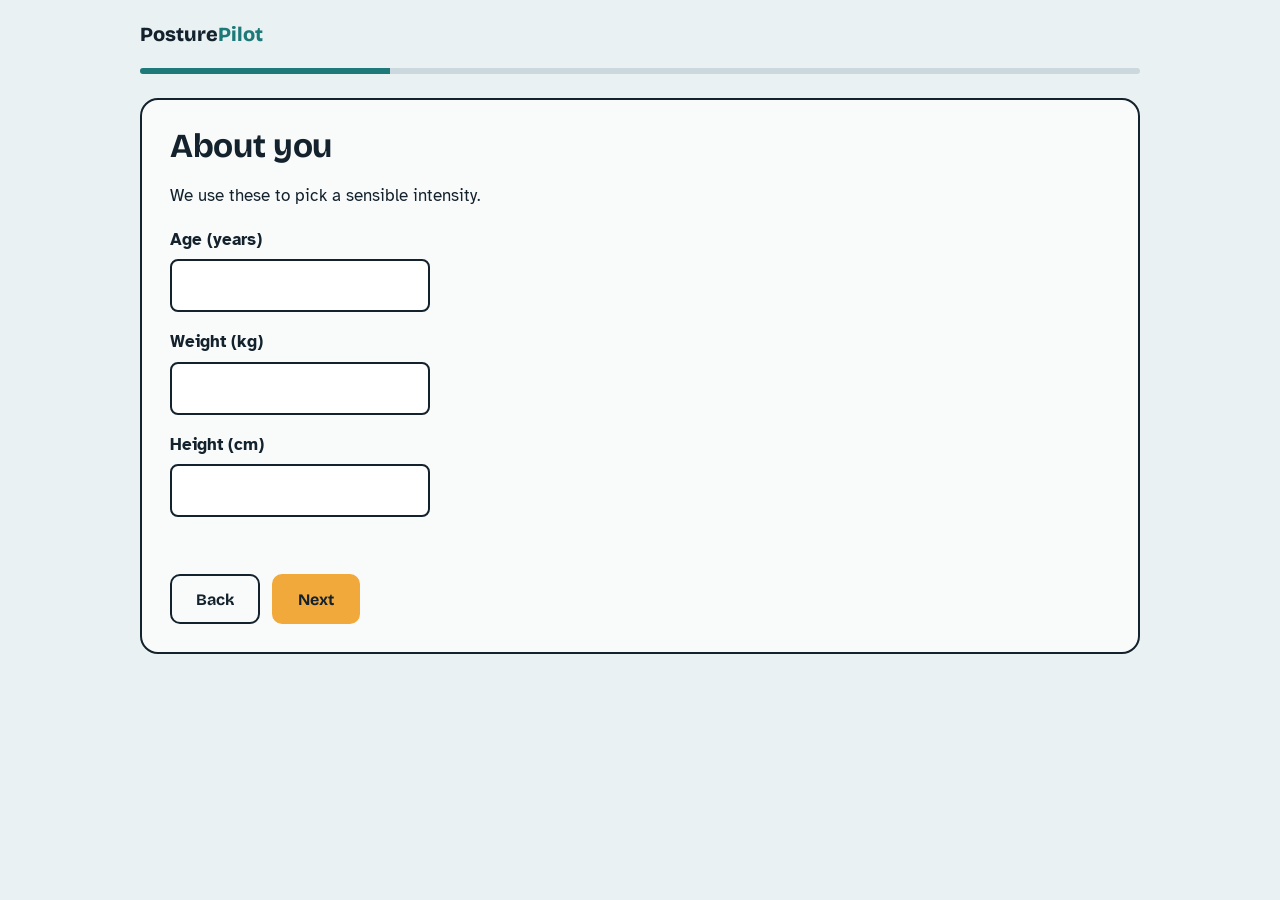
==== intake.html @ 4ae5da16 "Initial commit: PosturePilot" ====
<!DOCTYPE html>
<html lang="en">
<head>
<meta charset="utf-8">
<meta name="viewport" content="width=device-width, initial-scale=1">
<title>Your details | PosturePilot</title>
<link rel="preconnect" href="https://fonts.googleapis.com">
<link rel="preconnect" href="https://fonts.gstatic.com" crossorigin>
<link href="https://fonts.googleapis.com/css2?family=Atkinson+Hyperlegible:wght@400;700&family=Bricolage+Grotesque:wght@700;800&display=swap" rel="stylesheet">
<link rel="stylesheet" href="css/styles.css">
</head>
<body>
<div class="wrap">
  <header class="topbar"><a class="brand" href="index.html">Posture<span>Pilot</span></a></header>
  <main>
    <div class="progress" aria-hidden="true"><i id="bar"></i></div>
    <form class="panel" id="form" novalidate>

      <section data-step="0">
        <h2>About you</h2>
        <p>We use these to pick a sensible intensity.</p>
        <div class="field"><label for="age">Age (years)</label><input id="age" type="number" inputmode="numeric" min="10" max="90"></div>
        <div class="field"><label for="weight">Weight (kg)</label><input id="weight" type="number" inputmode="decimal" min="25" max="250"></div>
        <div class="field"><label for="height">Height (cm)</label><input id="height" type="number" inputmode="numeric" min="100" max="230"></div>
      </section>

      <section data-step="1" hidden>
        <h2>What would you like to fix?</h2>
        <p>Choose all that apply.</p>
        <fieldset class="opts" id="concerns"><legend class="sr" style="position:absolute;left:-9999px">Posture concerns</legend></fieldset>
      </section>

      <section data-step="2" hidden>
        <h2>Do you have any injuries?</h2>
        <p>Pick every area that is injured or painful right now. Exercises that load those areas are removed from your plan. Leave all unticked if you have none.</p>
        <fieldset class="opts" id="injuries"><legend class="sr" style="position:absolute;left:-9999px">Injured areas</legend></fieldset>
      </section>

      <section data-step="3" hidden>
        <h2>One last safety check</h2>
        <p>Do any of these apply to you?</p>
        <fieldset class="opts" id="flags"><legend class="sr" style="position:absolute;left:-9999px">Safety check</legend></fieldset>
      </section>

      <p class="err" id="err" role="alert"></p>
      <div class="row">
        <button type="button" class="btn alt" id="back" hidden>Back</button>
        <button type="button" class="btn go" id="next">Next</button>
      </div>
    </form>

    <section class="panel stop" id="stop" hidden>
      <h2>Please check with a professional first</h2>
      <p>Because of what you selected, exercises from a website are not the right first step. A doctor or physiotherapist can find the cause and tell you what is safe for you.</p>
      <a class="btn alt" href="index.html">Back to home</a>
    </section>
  </main>
</div>
<script src="js/storage.js"></script>
<script src="js/exercises.js"></script>
<script src="js/intake.js"></script>
</body>
</html>
---- css/styles.css ----
:root{
  --ink:#13222C; --mist:#EAF1F3; --paper:#F9FBFB; --teal:#1D7A78; --teal-dark:#14595A;
  --amber:#F2A93B; --slate:#53656F; --line:#CBD8DD; --danger:#B3402F;
  --font-head:"Bricolage Grotesque","Segoe UI",system-ui,sans-serif;
  --font-body:"Atkinson Hyperlegible","Segoe UI",system-ui,sans-serif;
}
*{box-sizing:border-box}
html{scroll-behavior:smooth}
body{margin:0;background:var(--mist);color:var(--ink);font:1.0625rem/1.6 var(--font-body)}
h1,h2,h3{font-family:var(--font-head);line-height:1.1;margin:0 0 .5em;letter-spacing:-.01em}
h1{font-size:clamp(2.2rem,6vw,4rem);font-weight:800}
h2{font-size:clamp(1.5rem,3.5vw,2.1rem)}
h3{font-size:1.2rem}
p{margin:0 0 1em;max-width:62ch}
a{color:var(--teal-dark)}
:focus-visible{outline:3px solid var(--amber);outline-offset:3px}
.wrap{max-width:1040px;margin:0 auto;padding:0 20px}
.topbar{padding:18px 0}
.brand{font-family:var(--font-head);font-weight:800;font-size:1.25rem;color:var(--ink);text-decoration:none}
.brand span{color:var(--teal)}
.btn{display:inline-block;font:700 1rem var(--font-head);padding:.85em 1.5em;border-radius:10px;border:2px solid var(--ink);background:var(--ink);color:#fff;cursor:pointer;text-decoration:none}
.btn:hover{background:var(--teal-dark);border-color:var(--teal-dark)}
.btn.alt{background:transparent;color:var(--ink)}
.btn.alt:hover{background:var(--ink);color:#fff}
.btn.go{background:var(--amber);border-color:var(--amber);color:var(--ink)}
.btn.go:hover{background:#e39a2a;border-color:#e39a2a}
.btn[disabled]{opacity:.45;cursor:not-allowed}
.row{display:flex;gap:12px;flex-wrap:wrap;align-items:center}
.note{font-size:.92rem;color:var(--slate)}
footer{padding:28px 0 48px;border-top:1px solid var(--line);color:var(--slate);font-size:.92rem}

.caption{font:700 1.15rem var(--font-head);min-height:1.6em;text-align:center;padding:6px 0 4px}

/* forms */
.panel{background:var(--paper);border:2px solid var(--ink);border-radius:18px;padding:28px;margin-bottom:24px}
.progress{height:6px;background:var(--line);border-radius:3px;margin:0 0 24px;overflow:hidden}
.progress i{display:block;height:100%;background:var(--teal);width:25%;transition:width .25s}
.field{display:flex;flex-direction:column;gap:6px;margin-bottom:16px;max-width:260px}
label,legend{font-weight:700}
input[type=number]{font:inherit;padding:.65em .8em;border:2px solid var(--ink);border-radius:8px;background:#fff}
.opts{display:grid;grid-template-columns:repeat(auto-fill,minmax(230px,1fr));gap:10px;border:0;padding:0;margin:0 0 16px}
.opt{display:flex;gap:10px;align-items:flex-start;padding:12px 14px;border:2px solid var(--line);border-radius:10px;background:#fff;cursor:pointer;font-weight:400}
.opt:has(input:checked){border-color:var(--teal);background:#E4F2F1}
.opt input{margin-top:.35em;accent-color:var(--teal)}
.err{color:var(--danger);font-weight:700;min-height:1.4em}
.stop{border-color:var(--danger);background:#FBEDEA}

/* plan */
.summary{display:flex;gap:24px;flex-wrap:wrap;margin:8px 0 20px}
.summary b{font:800 1.8rem var(--font-head);display:block}
.ex{display:grid;grid-template-columns:1fr auto;gap:16px;align-items:center;padding:16px 0;border-top:1px solid var(--line)}
.ex:first-child{border-top:0}
.ex .dose{font-weight:700;color:var(--teal-dark);white-space:nowrap}
.warn{background:#FFF4DE;border-left:5px solid var(--amber);padding:12px 16px;border-radius:6px;margin-bottom:12px}

/* player */
dialog{border:2px solid var(--ink);border-radius:20px;padding:0;max-width:720px;width:calc(100% - 24px);background:var(--paper);color:var(--ink)}
dialog::backdrop{background:rgba(19,34,44,.6)}
.pl{padding:22px}
.pl-head{display:flex;justify-content:space-between;align-items:center;gap:12px}
.pl svg{width:100%;height:auto;background:var(--mist);border-radius:12px;margin:10px 0}
.pl ol,.pl ul{margin:0 0 12px;padding-left:1.2em}
.big{font:800 1.6rem var(--font-head)}
.cues{background:var(--mist);border-radius:10px;padding:10px 14px}
.cues ul{margin:0}

/* landing page */
.hero2{display:grid;grid-template-columns:1fr 1.05fr;gap:40px;align-items:center;padding:24px 0 72px}
.hero2 p.lead{font-size:1.2rem;max-width:46ch}
.stage2{background:var(--paper);border:2px solid var(--ink);border-radius:24px;padding:16px 16px 20px;box-shadow:8px 8px 0 var(--teal)}
.stage2 svg{display:block;width:100%;height:auto}
.stage2 .caption{min-height:3.2em;font-size:1.05rem}
.slider{display:flex;flex-direction:column;gap:6px;padding:4px 8px 0}
.slider .ends{display:flex;justify-content:space-between;font-weight:700;font-size:.95rem}
input[type=range]{width:100%;accent-color:var(--teal);height:28px}
section.block{padding:0 0 72px}
.lede{font-size:1.1rem;color:var(--slate);max-width:56ch}
.cards{display:grid;grid-template-columns:repeat(auto-fill,minmax(230px,1fr));gap:14px;margin-top:22px}
.card{display:block;background:var(--paper);border:2px solid var(--ink);border-radius:14px;padding:16px 18px;text-decoration:none;color:var(--ink);transition:transform .15s,box-shadow .15s}
.card:hover{transform:translate(-3px,-3px);box-shadow:4px 4px 0 var(--teal)}
.card h3{margin:0 0 .3em}
.card p{margin:0;font-size:.97rem;color:var(--slate)}
.demos{display:grid;grid-template-columns:repeat(auto-fit,minmax(260px,1fr));gap:18px;margin-top:22px}
.demo{background:var(--paper);border:2px solid var(--ink);border-radius:16px;padding:14px 16px 18px}
.demo svg{width:100%;height:auto;background:var(--mist);border-radius:10px;margin-bottom:8px}
.demo h3{margin:0 0 .2em}.demo p{margin:0;font-size:.97rem}
.safe{background:var(--ink);color:#fff;border-radius:24px;padding:40px 32px;margin-bottom:72px}
.safe h2{color:#fff}.safe p{color:#D7E3E8}
.chips{display:flex;flex-wrap:wrap;gap:8px;margin:18px 0 0;padding:0;list-style:none}
.chips li{border:2px solid #4B6573;border-radius:999px;padding:.3em .9em;font-size:.95rem}
.three{display:grid;grid-template-columns:repeat(3,1fr);gap:28px;margin-top:22px}
.three div{border-top:3px solid var(--teal);padding-top:12px}
details{background:var(--paper);border:2px solid var(--line);border-radius:12px;padding:14px 18px;margin-bottom:10px;max-width:760px}
details[open]{border-color:var(--teal)}
summary{font:700 1.05rem var(--font-head);cursor:pointer}
details p{margin:.7em 0 0}
.final{text-align:center;padding:8px 0 72px}
.final p{margin-inline:auto}
@media (max-width:820px){
  .hero2{grid-template-columns:1fr}
  .three{grid-template-columns:1fr}
  .safe{padding:28px 20px}
}
@media (prefers-reduced-motion:reduce){*{transition:none!important;scroll-behavior:auto!important}}
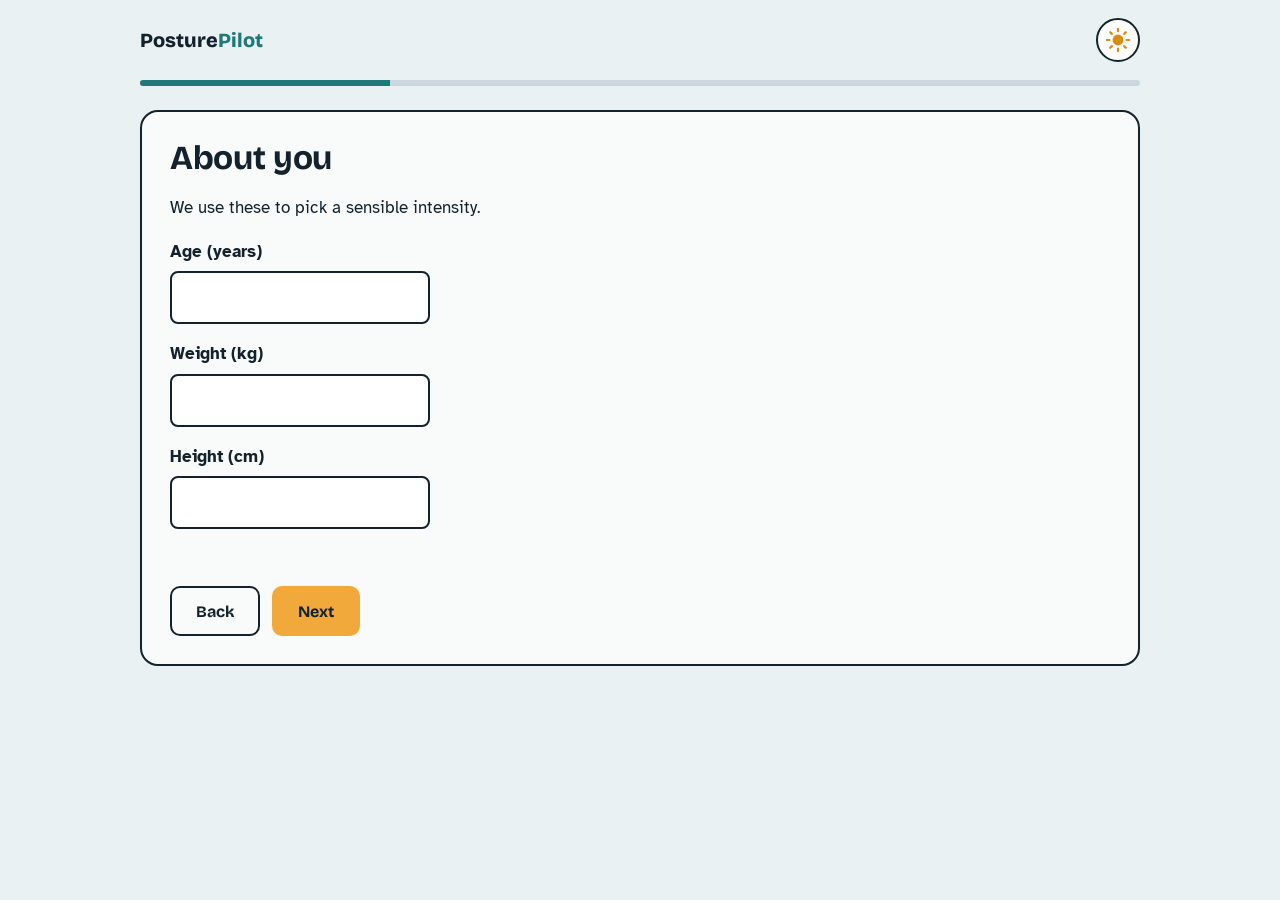
==== commit 828f6f80: "Dark mode added" ====
--- a/intake.html
+++ b/intake.html
@@ -7,11 +7,37 @@
 <link rel="preconnect" href="https://fonts.googleapis.com">
 <link rel="preconnect" href="https://fonts.gstatic.com" crossorigin>
 <link href="https://fonts.googleapis.com/css2?family=Atkinson+Hyperlegible:wght@400;700&family=Bricolage+Grotesque:wght@700;800&display=swap" rel="stylesheet">
+<script src="js/theme.js"></script>
 <link rel="stylesheet" href="css/styles.css">
 </head>
 <body>
 <div class="wrap">
-  <header class="topbar"><a class="brand" href="index.html">Posture<span>Pilot</span></a></header>
+    <header class="topbar row" style="justify-content:space-between">
+    <a class="brand" href="index.html">Posture<span>Pilot</span></a>
+    <button type="button" class="theme-toggle" id="themeToggle" aria-label="Switch to dark mode">
+  <svg viewBox="0 0 24 24" aria-hidden="true">
+    <defs>
+      <mask id="moonCut">
+        <rect width="24" height="24" fill="#fff"/>
+        <circle class="cut" cx="17" cy="8" r="6.5" fill="#000"/>
+      </mask>
+    </defs>
+    <g mask="url(#moonCut)"><circle class="core" cx="12" cy="12" r="5"/></g>
+    <g class="rays" stroke="currentColor" stroke-width="2" stroke-linecap="round">
+      <line x1="12" y1="1.8" x2="12" y2="4" transform="rotate(0 12 12)"/>
+      <line x1="12" y1="1.8" x2="12" y2="4" transform="rotate(45 12 12)"/>
+      <line x1="12" y1="1.8" x2="12" y2="4" transform="rotate(90 12 12)"/>
+      <line x1="12" y1="1.8" x2="12" y2="4" transform="rotate(135 12 12)"/>
+      <line x1="12" y1="1.8" x2="12" y2="4" transform="rotate(180 12 12)"/>
+      <line x1="12" y1="1.8" x2="12" y2="4" transform="rotate(225 12 12)"/>
+      <line x1="12" y1="1.8" x2="12" y2="4" transform="rotate(270 12 12)"/>
+      <line x1="12" y1="1.8" x2="12" y2="4" transform="rotate(315 12 12)"/>
+    </g>
+    <circle class="star s1" cx="19.5" cy="4.5" r="1"/>
+    <circle class="star s2" cx="21.5" cy="9.5" r=".7"/>
+  </svg>
+</button>
+  </header>
   <main>
     <div class="progress" aria-hidden="true"><i id="bar"></i></div>
     <form class="panel" id="form" novalidate>
--- a/css/styles.css
+++ b/css/styles.css
@@ -1,61 +1,102 @@
 :root{
-  --ink:#13222C; --mist:#EAF1F3; --paper:#F9FBFB; --teal:#1D7A78; --teal-dark:#14595A;
-  --amber:#F2A93B; --slate:#53656F; --line:#CBD8DD; --danger:#B3402F;
+  /* LIGHT (original look) */
+  --bg:#EAF1F3;          /* page */
+  --mist:#EAF1F3;        /* inner wells */
+  --paper:#F9FBFB;       /* cards */
+  --card2:#FFFFFF;       /* inputs, chips, small cards */
+  --ink:#13222C;         /* text */
+  --on-ink:#EAF1F3;      /* text on an ink-colored fill */
+  --slate:#53656F;       /* secondary text */
+  --line:#CBD8DD;        /* soft borders */
+  --edge:#13222C;        /* strong borders */
+  --teal:#1D7A78;        /* fills, accents */
+  --on-teal:#FFFFFF;
+  --link:#14595A;        /* accent text */
+  --amber:#F2A93B;
+  --on-amber:#13222C;
+  --btn-bg:#13222C; --btn-fg:#FFFFFF; --btn-hover:#14595A;
+  --danger:#B3402F; --danger-text:#B3402F; --on-danger:#FFFFFF;
+  --sel:#E4F2F1; --stop-bg:#FBEDEA; --warn-bg:#FFF4DE; --skip-bg:#F1F4F5;
+  /* stick figure */
+  --fg-ink:#13222C; --fg-far:#9FB0B9; --fg-spine:#1D7A78; --fg-prop:#53656F; --fg-head:#F9FBFB;
   --font-head:"Bricolage Grotesque","Segoe UI",system-ui,sans-serif;
   --font-body:"Atkinson Hyperlegible","Segoe UI",system-ui,sans-serif;
+  color-scheme:light;
 }
+:root[data-theme="dark"]{
+  --bg:#0E181F;
+  --mist:#1D303B;
+  --paper:#16252E;
+  --card2:#1B2D37;
+  --ink:#E6EEF1;
+  --on-ink:#0E181F;
+  --slate:#9DB2BC;
+  --line:#2A404C;
+  --edge:#587482;
+  --teal:#3FA8A2;
+  --on-teal:#0E181F;
+  --link:#6CC4BE;
+  --amber:#F2A93B;
+  --on-amber:#13222C;
+  --btn-bg:#3FA8A2; --btn-fg:#0E181F; --btn-hover:#5BBDB7;
+  --danger:#C4503C; --danger-text:#F0907D; --on-danger:#FFFFFF;
+  --sel:#1B3A3A; --stop-bg:#3A211D; --warn-bg:#3A3020; --skip-bg:#1A2830;
+  --fg-ink:#E6EEF1; --fg-far:#5F7C8A; --fg-spine:#4FB3AE; --fg-prop:#7C97A4; --fg-head:#16252E;
+  color-scheme:dark;
+}
+
 *{box-sizing:border-box}
 html{scroll-behavior:smooth}
-body{margin:0;background:var(--mist);color:var(--ink);font:1.0625rem/1.6 var(--font-body)}
+body{margin:0;background:var(--bg);color:var(--ink);font:1.0625rem/1.6 var(--font-body)}
 h1,h2,h3{font-family:var(--font-head);line-height:1.1;margin:0 0 .5em;letter-spacing:-.01em}
 h1{font-size:clamp(2.2rem,6vw,4rem);font-weight:800}
 h2{font-size:clamp(1.5rem,3.5vw,2.1rem)}
 h3{font-size:1.2rem}
 p{margin:0 0 1em;max-width:62ch}
-a{color:var(--teal-dark)}
+a{color:var(--link)}
 :focus-visible{outline:3px solid var(--amber);outline-offset:3px}
 .wrap{max-width:1040px;margin:0 auto;padding:0 20px}
 .topbar{padding:18px 0}
 .brand{font-family:var(--font-head);font-weight:800;font-size:1.25rem;color:var(--ink);text-decoration:none}
 .brand span{color:var(--teal)}
-.btn{display:inline-block;font:700 1rem var(--font-head);padding:.85em 1.5em;border-radius:10px;border:2px solid var(--ink);background:var(--ink);color:#fff;cursor:pointer;text-decoration:none}
-.btn:hover{background:var(--teal-dark);border-color:var(--teal-dark)}
-.btn.alt{background:transparent;color:var(--ink)}
-.btn.alt:hover{background:var(--ink);color:#fff}
-.btn.go{background:var(--amber);border-color:var(--amber);color:var(--ink)}
+
+.btn{display:inline-block;font:700 1rem var(--font-head);padding:.85em 1.5em;border-radius:10px;border:2px solid var(--btn-bg);background:var(--btn-bg);color:var(--btn-fg);cursor:pointer;text-decoration:none}
+.btn:hover{background:var(--btn-hover);border-color:var(--btn-hover)}
+.btn.alt{background:transparent;color:var(--ink);border-color:var(--edge)}
+.btn.alt:hover{background:var(--ink);color:var(--on-ink);border-color:var(--ink)}
+.btn.go{background:var(--amber);border-color:var(--amber);color:var(--on-amber)}
 .btn.go:hover{background:#e39a2a;border-color:#e39a2a}
 .btn[disabled]{opacity:.45;cursor:not-allowed}
 .row{display:flex;gap:12px;flex-wrap:wrap;align-items:center}
 .note{font-size:.92rem;color:var(--slate)}
 footer{padding:28px 0 48px;border-top:1px solid var(--line);color:var(--slate);font-size:.92rem}
-
 .caption{font:700 1.15rem var(--font-head);min-height:1.6em;text-align:center;padding:6px 0 4px}
 
 /* forms */
-.panel{background:var(--paper);border:2px solid var(--ink);border-radius:18px;padding:28px;margin-bottom:24px}
+.panel{background:var(--paper);border:2px solid var(--edge);border-radius:18px;padding:28px;margin-bottom:24px}
 .progress{height:6px;background:var(--line);border-radius:3px;margin:0 0 24px;overflow:hidden}
 .progress i{display:block;height:100%;background:var(--teal);width:25%;transition:width .25s}
 .field{display:flex;flex-direction:column;gap:6px;margin-bottom:16px;max-width:260px}
 label,legend{font-weight:700}
-input[type=number]{font:inherit;padding:.65em .8em;border:2px solid var(--ink);border-radius:8px;background:#fff}
+input[type=number]{font:inherit;color:var(--ink);padding:.65em .8em;border:2px solid var(--edge);border-radius:8px;background:var(--card2)}
 .opts{display:grid;grid-template-columns:repeat(auto-fill,minmax(230px,1fr));gap:10px;border:0;padding:0;margin:0 0 16px}
-.opt{display:flex;gap:10px;align-items:flex-start;padding:12px 14px;border:2px solid var(--line);border-radius:10px;background:#fff;cursor:pointer;font-weight:400}
-.opt:has(input:checked){border-color:var(--teal);background:#E4F2F1}
+.opt{display:flex;gap:10px;align-items:flex-start;padding:12px 14px;border:2px solid var(--line);border-radius:10px;background:var(--card2);cursor:pointer;font-weight:400}
+.opt:has(input:checked){border-color:var(--teal);background:var(--sel)}
 .opt input{margin-top:.35em;accent-color:var(--teal)}
-.err{color:var(--danger);font-weight:700;min-height:1.4em}
-.stop{border-color:var(--danger);background:#FBEDEA}
+.err{color:var(--danger-text);font-weight:700;min-height:1.4em}
+.stop{border-color:var(--danger);background:var(--stop-bg)}
 
 /* plan */
 .summary{display:flex;gap:24px;flex-wrap:wrap;margin:8px 0 20px}
 .summary b{font:800 1.8rem var(--font-head);display:block}
 .ex{display:grid;grid-template-columns:1fr auto;gap:16px;align-items:center;padding:16px 0;border-top:1px solid var(--line)}
 .ex:first-child{border-top:0}
-.ex .dose{font-weight:700;color:var(--teal-dark);white-space:nowrap}
-.warn{background:#FFF4DE;border-left:5px solid var(--amber);padding:12px 16px;border-radius:6px;margin-bottom:12px}
+.ex .dose{font-weight:700;color:var(--link);white-space:nowrap}
+.warn{background:var(--warn-bg);border-left:5px solid var(--amber);padding:12px 16px;border-radius:6px;margin-bottom:12px}
 
-/* player */
-dialog{border:2px solid var(--ink);border-radius:20px;padding:0;max-width:720px;width:calc(100% - 24px);background:var(--paper);color:var(--ink)}
-dialog::backdrop{background:rgba(19,34,44,.6)}
+/* player / dialogs */
+dialog{border:2px solid var(--edge);border-radius:20px;padding:0;max-width:720px;width:calc(100% - 24px);background:var(--paper);color:var(--ink)}
+dialog::backdrop{background:rgba(10,18,24,.6)}
 .pl{padding:22px}
 .pl-head{display:flex;justify-content:space-between;align-items:center;gap:12px}
 .pl svg{width:100%;height:auto;background:var(--mist);border-radius:12px;margin:10px 0}
@@ -64,41 +105,30 @@
 .cues{background:var(--mist);border-radius:10px;padding:10px 14px}
 .cues ul{margin:0}
 
-/* landing page */
-.hero2{display:grid;grid-template-columns:1fr 1.05fr;gap:40px;align-items:center;padding:24px 0 72px}
-.hero2 p.lead{font-size:1.2rem;max-width:46ch}
-.stage2{background:var(--paper);border:2px solid var(--ink);border-radius:24px;padding:16px 16px 20px;box-shadow:8px 8px 0 var(--teal)}
-.stage2 svg{display:block;width:100%;height:auto}
-.stage2 .caption{min-height:3.2em;font-size:1.05rem}
-.slider{display:flex;flex-direction:column;gap:6px;padding:4px 8px 0}
-.slider .ends{display:flex;justify-content:space-between;font-weight:700;font-size:.95rem}
-input[type=range]{width:100%;accent-color:var(--teal);height:28px}
-section.block{padding:0 0 72px}
-.lede{font-size:1.1rem;color:var(--slate);max-width:56ch}
-.cards{display:grid;grid-template-columns:repeat(auto-fill,minmax(230px,1fr));gap:14px;margin-top:22px}
-.card{display:block;background:var(--paper);border:2px solid var(--ink);border-radius:14px;padding:16px 18px;text-decoration:none;color:var(--ink);transition:transform .15s,box-shadow .15s}
-.card:hover{transform:translate(-3px,-3px);box-shadow:4px 4px 0 var(--teal)}
-.card h3{margin:0 0 .3em}
-.card p{margin:0;font-size:.97rem;color:var(--slate)}
-.demos{display:grid;grid-template-columns:repeat(auto-fit,minmax(260px,1fr));gap:18px;margin-top:22px}
-.demo{background:var(--paper);border:2px solid var(--ink);border-radius:16px;padding:14px 16px 18px}
-.demo svg{width:100%;height:auto;background:var(--mist);border-radius:10px;margin-bottom:8px}
-.demo h3{margin:0 0 .2em}.demo p{margin:0;font-size:.97rem}
-.safe{background:var(--ink);color:#fff;border-radius:24px;padding:40px 32px;margin-bottom:72px}
-.safe h2{color:#fff}.safe p{color:#D7E3E8}
-.chips{display:flex;flex-wrap:wrap;gap:8px;margin:18px 0 0;padding:0;list-style:none}
-.chips li{border:2px solid #4B6573;border-radius:999px;padding:.3em .9em;font-size:.95rem}
-.three{display:grid;grid-template-columns:repeat(3,1fr);gap:28px;margin-top:22px}
-.three div{border-top:3px solid var(--teal);padding-top:12px}
-details{background:var(--paper);border:2px solid var(--line);border-radius:12px;padding:14px 18px;margin-bottom:10px;max-width:760px}
-details[open]{border-color:var(--teal)}
-summary{font:700 1.05rem var(--font-head);cursor:pointer}
-details p{margin:.7em 0 0}
-.final{text-align:center;padding:8px 0 72px}
-.final p{margin-inline:auto}
-@media (max-width:820px){
-  .hero2{grid-template-columns:1fr}
-  .three{grid-template-columns:1fr}
-  .safe{padding:28px 20px}
+/* ---------- sun / moon toggle ---------- */
+.theme-toggle{
+  width:44px;height:44px;padding:0;border-radius:50%;
+  border:2px solid var(--edge);background:var(--card2);
+  color:#D98C0F;cursor:pointer;display:inline-grid;place-items:center;
+  transition:background .3s,color .4s,transform .2s;
 }
+.theme-toggle:hover{transform:rotate(-12deg) scale(1.06)}
+.theme-toggle svg{width:26px;height:26px;overflow:visible}
+.theme-toggle .core{fill:currentColor;transform-origin:12px 12px;transition:transform .5s cubic-bezier(.4,0,.2,1)}
+.theme-toggle .cut{transform:translate(14px,-14px);transition:transform .5s cubic-bezier(.4,0,.2,1)}
+.theme-toggle .rays{transform-origin:12px 12px;transition:transform .5s cubic-bezier(.4,0,.2,1),opacity .3s}
+.theme-toggle .star{fill:currentColor;opacity:0;transform:scale(0);transform-box:fill-box;transform-origin:center;transition:opacity .3s .15s,transform .4s .15s}
+.theme-toggle .s2{transition-delay:.27s}
+
+:root[data-theme="dark"] .theme-toggle{color:#F4E3A1}
+:root[data-theme="dark"] .theme-toggle .core{transform:scale(1.6)}
+:root[data-theme="dark"] .theme-toggle .cut{transform:translate(0,0)}
+:root[data-theme="dark"] .theme-toggle .rays{transform:rotate(90deg) scale(.3);opacity:0}
+:root[data-theme="dark"] .theme-toggle .star{opacity:1;transform:scale(1)}
+
+/* circular "takeover" when the theme changes */
+::view-transition-old(root),::view-transition-new(root){animation:none;mix-blend-mode:normal}
+::view-transition-old(root){z-index:1}
+::view-transition-new(root){z-index:2}
+
 @media (prefers-reduced-motion:reduce){*{transition:none!important;scroll-behavior:auto!important}}
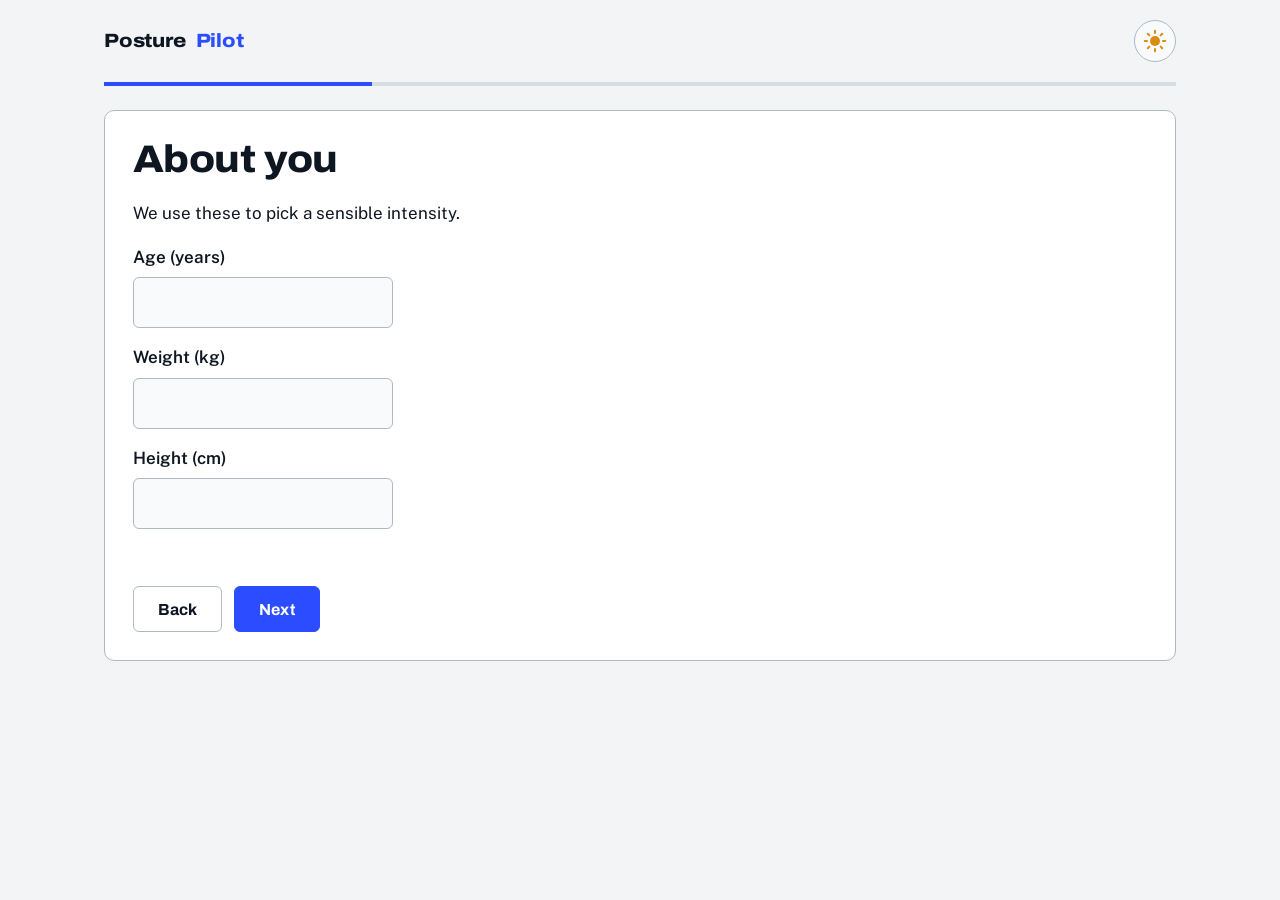
==== commit b97568e2: "UI Changes" ====
--- a/intake.html
+++ b/intake.html
@@ -6,7 +6,7 @@
 <title>Your details | PosturePilot</title>
 <link rel="preconnect" href="https://fonts.googleapis.com">
 <link rel="preconnect" href="https://fonts.gstatic.com" crossorigin>
-<link href="https://fonts.googleapis.com/css2?family=Atkinson+Hyperlegible:wght@400;700&family=Bricolage+Grotesque:wght@700;800&display=swap" rel="stylesheet">
+<link href="https://fonts.googleapis.com/css2?family=Archivo:wdth,wght@62..125,400..900&family=IBM+Plex+Mono:wght@400;500&family=Public+Sans:wght@400;600;700&display=swap" rel="stylesheet">
 <script src="js/theme.js"></script>
 <link rel="stylesheet" href="css/styles.css">
 </head>
--- a/css/styles.css
+++ b/css/styles.css
@@ -1,132 +1,141 @@
+/* PosturePilot design system: clinical grid, cobalt + signal orange */
 :root{
-  /* LIGHT (original look) */
-  --bg:#EAF1F3;          /* page */
-  --mist:#EAF1F3;        /* inner wells */
-  --paper:#F9FBFB;       /* cards */
-  --card2:#FFFFFF;       /* inputs, chips, small cards */
-  --ink:#13222C;         /* text */
-  --on-ink:#EAF1F3;      /* text on an ink-colored fill */
-  --slate:#53656F;       /* secondary text */
-  --line:#CBD8DD;        /* soft borders */
-  --edge:#13222C;        /* strong borders */
-  --teal:#1D7A78;        /* fills, accents */
+  --bg:#F2F4F6;          /* page */
+  --mist:#E7EBEF;        /* inset wells */
+  --paper:#FFFFFF;       /* panels */
+  --card2:#F8FAFB;       /* inputs, chips */
+  --ink:#0E1621;
+  --on-ink:#F2F4F6;
+  --slate:#566472;
+  --line:#D7DDE4;        /* hairlines */
+  --edge:#AEB9C5;        /* component borders */
+  --grid:rgba(14,22,33,.07);
+  --teal:#2B4DFF;        /* primary (cobalt); name kept so older markup still works */
   --on-teal:#FFFFFF;
-  --link:#14595A;        /* accent text */
-  --amber:#F2A93B;
-  --on-amber:#13222C;
-  --btn-bg:#13222C; --btn-fg:#FFFFFF; --btn-hover:#14595A;
-  --danger:#B3402F; --danger-text:#B3402F; --on-danger:#FFFFFF;
-  --sel:#E4F2F1; --stop-bg:#FBEDEA; --warn-bg:#FFF4DE; --skip-bg:#F1F4F5;
-  /* stick figure */
-  --fg-ink:#13222C; --fg-far:#9FB0B9; --fg-spine:#1D7A78; --fg-prop:#53656F; --fg-head:#F9FBFB;
-  --font-head:"Bricolage Grotesque","Segoe UI",system-ui,sans-serif;
-  --font-body:"Atkinson Hyperlegible","Segoe UI",system-ui,sans-serif;
+  --link:#1D36C9;
+  --amber:#FF5B37;       /* signal orange: alignment line, rest, warnings */
+  --on-amber:#0E1621;
+  --btn-bg:#0E1621; --btn-fg:#FFFFFF; --btn-hover:#2B4DFF;
+  --go-bg:#2B4DFF; --go-fg:#FFFFFF; --go-hover:#1D36C9;
+  --danger:#C2331F; --danger-text:#B02A18; --on-danger:#FFFFFF;
+  --sel:#E8EDFF; --stop-bg:#FBEDEA; --warn-bg:#FFF1EC; --skip-bg:#F0F2F5;
+  /* the figure */
+  --fg-skin:#E7B592; --fg-skin-far:#C99A78; --fg-hair:#2A1F1A;
+  --fg-shirt:#2B4DFF; --fg-shirt-far:#1F38C2;
+  --fg-pants:#1B2638; --fg-pants-far:#121B29;
+  --fg-shoe:#0E1621; --fg-prop:#6B7785; --fg-shadow:rgba(14,22,33,.12);
+  --font-head:"Archivo","Segoe UI",system-ui,sans-serif;
+  --font-body:"Public Sans","Segoe UI",system-ui,sans-serif;
+  --font-mono:"IBM Plex Mono",ui-monospace,Consolas,monospace;
   color-scheme:light;
 }
 :root[data-theme="dark"]{
-  --bg:#0E181F;
-  --mist:#1D303B;
-  --paper:#16252E;
-  --card2:#1B2D37;
-  --ink:#E6EEF1;
-  --on-ink:#0E181F;
-  --slate:#9DB2BC;
-  --line:#2A404C;
-  --edge:#587482;
-  --teal:#3FA8A2;
-  --on-teal:#0E181F;
-  --link:#6CC4BE;
-  --amber:#F2A93B;
-  --on-amber:#13222C;
-  --btn-bg:#3FA8A2; --btn-fg:#0E181F; --btn-hover:#5BBDB7;
-  --danger:#C4503C; --danger-text:#F0907D; --on-danger:#FFFFFF;
-  --sel:#1B3A3A; --stop-bg:#3A211D; --warn-bg:#3A3020; --skip-bg:#1A2830;
-  --fg-ink:#E6EEF1; --fg-far:#5F7C8A; --fg-spine:#4FB3AE; --fg-prop:#7C97A4; --fg-head:#16252E;
+  --bg:#0B1016; --mist:#18222D; --paper:#111922; --card2:#16202A;
+  --ink:#E9EEF3; --on-ink:#0B1016; --slate:#93A1B0;
+  --line:#243140; --edge:#3A4C60; --grid:rgba(255,255,255,.055);
+  --teal:#6E86FF; --on-teal:#0B1016; --link:#9DB0FF;
+  --amber:#FF7A59; --on-amber:#0B1016;
+  --btn-bg:#E9EEF3; --btn-fg:#0B1016; --btn-hover:#9DB0FF;
+  --go-bg:#6E86FF; --go-fg:#0B1016; --go-hover:#9DB0FF;
+  --danger:#D4503C; --danger-text:#FF9A88; --on-danger:#0B1016;
+  --sel:#1B2547; --stop-bg:#3A211D; --warn-bg:#3A2620; --skip-bg:#141D26;
+  --fg-skin:#E2AE8B; --fg-skin-far:#B88A6B; --fg-hair:#2B2019;
+  --fg-shirt:#6E86FF; --fg-shirt-far:#4F66DB;
+  --fg-pants:#8EA2BD; --fg-pants-far:#677A94;
+  --fg-shoe:#E9EEF3; --fg-prop:#8A98A8; --fg-shadow:rgba(0,0,0,.4);
   color-scheme:dark;
 }
 
 *{box-sizing:border-box}
 html{scroll-behavior:smooth}
 body{margin:0;background:var(--bg);color:var(--ink);font:1.0625rem/1.6 var(--font-body)}
-h1,h2,h3{font-family:var(--font-head);line-height:1.1;margin:0 0 .5em;letter-spacing:-.01em}
-h1{font-size:clamp(2.2rem,6vw,4rem);font-weight:800}
-h2{font-size:clamp(1.5rem,3.5vw,2.1rem)}
-h3{font-size:1.2rem}
+h1,h2,h3,h4{font-family:var(--font-head);line-height:1.08;margin:0 0 .5em;letter-spacing:-.015em}
+h1{font-size:clamp(2.4rem,6.2vw,4.4rem);font-weight:800;font-stretch:112%}
+h2{font-size:clamp(1.6rem,3.6vw,2.4rem);font-weight:800;font-stretch:108%}
+h3{font-size:1.2rem;font-weight:700}
 p{margin:0 0 1em;max-width:62ch}
 a{color:var(--link)}
 :focus-visible{outline:3px solid var(--amber);outline-offset:3px}
-.wrap{max-width:1040px;margin:0 auto;padding:0 20px}
-.topbar{padding:18px 0}
-.brand{font-family:var(--font-head);font-weight:800;font-size:1.25rem;color:var(--ink);text-decoration:none}
+.wrap{max-width:1120px;margin:0 auto;padding:0 24px}
+.topbar{padding:20px 0}
+.brand{display:inline-flex;align-items:center;gap:10px;font-family:var(--font-head);font-weight:800;font-stretch:112%;font-size:1.2rem;color:var(--ink);text-decoration:none;letter-spacing:-.01em}
+.brand i{display:inline-block;width:2px;height:22px;background:var(--amber);position:relative}
+.brand i::before,.brand i::after{content:"";position:absolute;left:-3px;width:8px;height:8px;border-radius:50%;background:var(--bg);border:2px solid var(--amber)}
+.brand i::before{top:-3px}.brand i::after{bottom:-3px}
 .brand span{color:var(--teal)}
 
-.btn{display:inline-block;font:700 1rem var(--font-head);padding:.85em 1.5em;border-radius:10px;border:2px solid var(--btn-bg);background:var(--btn-bg);color:var(--btn-fg);cursor:pointer;text-decoration:none}
-.btn:hover{background:var(--btn-hover);border-color:var(--btn-hover)}
+.btn{display:inline-block;font:700 1rem var(--font-head);padding:.85em 1.5em;border-radius:6px;border:1.5px solid var(--btn-bg);background:var(--btn-bg);color:var(--btn-fg);cursor:pointer;text-decoration:none;letter-spacing:.005em}
+.btn:hover{background:var(--btn-hover);border-color:var(--btn-hover);color:var(--btn-fg)}
 .btn.alt{background:transparent;color:var(--ink);border-color:var(--edge)}
 .btn.alt:hover{background:var(--ink);color:var(--on-ink);border-color:var(--ink)}
-.btn.go{background:var(--amber);border-color:var(--amber);color:var(--on-amber)}
-.btn.go:hover{background:#e39a2a;border-color:#e39a2a}
+.btn.go{background:var(--go-bg);border-color:var(--go-bg);color:var(--go-fg)}
+.btn.go:hover{background:var(--go-hover);border-color:var(--go-hover);color:var(--go-fg)}
 .btn[disabled]{opacity:.45;cursor:not-allowed}
 .row{display:flex;gap:12px;flex-wrap:wrap;align-items:center}
 .note{font-size:.92rem;color:var(--slate)}
-footer{padding:28px 0 48px;border-top:1px solid var(--line);color:var(--slate);font-size:.92rem}
-.caption{font:700 1.15rem var(--font-head);min-height:1.6em;text-align:center;padding:6px 0 4px}
+.mono{font-family:var(--font-mono)}
+footer{padding:28px 0 56px;border-top:1px solid var(--line);color:var(--slate);font-size:.9rem;margin-top:24px}
+.caption{font:700 1.1rem var(--font-head);min-height:1.6em;text-align:center;padding:6px 0 4px}
 
 /* forms */
-.panel{background:var(--paper);border:2px solid var(--edge);border-radius:18px;padding:28px;margin-bottom:24px}
-.progress{height:6px;background:var(--line);border-radius:3px;margin:0 0 24px;overflow:hidden}
+.panel{background:var(--paper);border:1px solid var(--edge);border-radius:10px;padding:28px;margin-bottom:24px}
+.progress{height:4px;background:var(--line);margin:0 0 24px;overflow:hidden}
 .progress i{display:block;height:100%;background:var(--teal);width:25%;transition:width .25s}
 .field{display:flex;flex-direction:column;gap:6px;margin-bottom:16px;max-width:260px}
-label,legend{font-weight:700}
-input[type=number]{font:inherit;color:var(--ink);padding:.65em .8em;border:2px solid var(--edge);border-radius:8px;background:var(--card2)}
+label,legend{font-weight:600}
+input[type=number]{font:inherit;font-family:var(--font-mono);color:var(--ink);padding:.65em .8em;border:1.5px solid var(--edge);border-radius:6px;background:var(--card2)}
+input[type=number]:focus{border-color:var(--teal);outline:none}
 .opts{display:grid;grid-template-columns:repeat(auto-fill,minmax(230px,1fr));gap:10px;border:0;padding:0;margin:0 0 16px}
-.opt{display:flex;gap:10px;align-items:flex-start;padding:12px 14px;border:2px solid var(--line);border-radius:10px;background:var(--card2);cursor:pointer;font-weight:400}
+.opt{display:flex;gap:10px;align-items:flex-start;padding:12px 14px;border:1.5px solid var(--line);border-radius:8px;background:var(--card2);cursor:pointer;font-weight:400}
+.opt:hover{border-color:var(--edge)}
 .opt:has(input:checked){border-color:var(--teal);background:var(--sel)}
 .opt input{margin-top:.35em;accent-color:var(--teal)}
 .err{color:var(--danger-text);font-weight:700;min-height:1.4em}
 .stop{border-color:var(--danger);background:var(--stop-bg)}
 
 /* plan */
-.summary{display:flex;gap:24px;flex-wrap:wrap;margin:8px 0 20px}
-.summary b{font:800 1.8rem var(--font-head);display:block}
+.summary{display:flex;gap:0;flex-wrap:wrap;margin:8px 0 22px;border:1px solid var(--edge);border-radius:10px;background:var(--paper);overflow:hidden}
+.summary div{flex:1 1 140px;padding:14px 18px;border-right:1px solid var(--line);color:var(--slate);font-size:.9rem}
+.summary div:last-child{border-right:0}
+.summary b{font:500 2rem var(--font-mono);display:block;color:var(--ink);line-height:1.1}
 .ex{display:grid;grid-template-columns:1fr auto;gap:16px;align-items:center;padding:16px 0;border-top:1px solid var(--line)}
 .ex:first-child{border-top:0}
 .ex .dose{font-weight:700;color:var(--link);white-space:nowrap}
-.warn{background:var(--warn-bg);border-left:5px solid var(--amber);padding:12px 16px;border-radius:6px;margin-bottom:12px}
+.warn{background:var(--warn-bg);border-left:4px solid var(--amber);padding:12px 16px;border-radius:4px;margin-bottom:12px}
+.why{font-size:.9rem;color:var(--link);margin:.45em 0 0}
 
-/* player / dialogs */
-dialog{border:2px solid var(--edge);border-radius:20px;padding:0;max-width:720px;width:calc(100% - 24px);background:var(--paper);color:var(--ink)}
-dialog::backdrop{background:rgba(10,18,24,.6)}
+/* dialogs */
+dialog{border:1px solid var(--edge);border-radius:12px;padding:0;max-width:720px;width:calc(100% - 24px);background:var(--paper);color:var(--ink)}
+dialog::backdrop{background:rgba(8,12,18,.62)}
 .pl{padding:22px}
 .pl-head{display:flex;justify-content:space-between;align-items:center;gap:12px}
-.pl svg{width:100%;height:auto;background:var(--mist);border-radius:12px;margin:10px 0}
+.pl svg{width:100%;height:auto;background:var(--mist);border-radius:8px;margin:10px 0}
 .pl ol,.pl ul{margin:0 0 12px;padding-left:1.2em}
-.big{font:800 1.6rem var(--font-head)}
-.cues{background:var(--mist);border-radius:10px;padding:10px 14px}
+.big{font:800 1.5rem var(--font-head)}
+.cues{background:var(--mist);border-radius:8px;padding:10px 14px}
 .cues ul{margin:0}
+input[type=range]{width:100%;accent-color:var(--teal);height:28px}
 
-/* ---------- sun / moon toggle ---------- */
-.theme-toggle{
-  width:44px;height:44px;padding:0;border-radius:50%;
-  border:2px solid var(--edge);background:var(--card2);
-  color:#D98C0F;cursor:pointer;display:inline-grid;place-items:center;
-  transition:background .3s,color .4s,transform .2s;
-}
+/* progress chart + feedback */
+#pChart svg{width:100%;max-width:420px;height:auto;background:var(--mist);border-radius:8px;display:block}
+#pChart .gl{stroke:var(--edge);stroke-width:1;stroke-dasharray:4 4;opacity:.8}
+#pChart .ln{fill:none;stroke:var(--teal);stroke-width:3;stroke-linejoin:round;stroke-linecap:round}
+#pChart .dot{fill:var(--teal)}
+
+/* sun / moon toggle */
+.theme-toggle{width:42px;height:42px;padding:0;border-radius:50%;border:1.5px solid var(--edge);background:var(--card2);color:#D98C0F;cursor:pointer;display:inline-grid;place-items:center;transition:background .3s,color .4s,transform .2s}
 .theme-toggle:hover{transform:rotate(-12deg) scale(1.06)}
-.theme-toggle svg{width:26px;height:26px;overflow:visible}
+.theme-toggle svg{width:24px;height:24px;overflow:visible}
 .theme-toggle .core{fill:currentColor;transform-origin:12px 12px;transition:transform .5s cubic-bezier(.4,0,.2,1)}
 .theme-toggle .cut{transform:translate(14px,-14px);transition:transform .5s cubic-bezier(.4,0,.2,1)}
 .theme-toggle .rays{transform-origin:12px 12px;transition:transform .5s cubic-bezier(.4,0,.2,1),opacity .3s}
 .theme-toggle .star{fill:currentColor;opacity:0;transform:scale(0);transform-box:fill-box;transform-origin:center;transition:opacity .3s .15s,transform .4s .15s}
 .theme-toggle .s2{transition-delay:.27s}
-
 :root[data-theme="dark"] .theme-toggle{color:#F4E3A1}
 :root[data-theme="dark"] .theme-toggle .core{transform:scale(1.6)}
 :root[data-theme="dark"] .theme-toggle .cut{transform:translate(0,0)}
 :root[data-theme="dark"] .theme-toggle .rays{transform:rotate(90deg) scale(.3);opacity:0}
 :root[data-theme="dark"] .theme-toggle .star{opacity:1;transform:scale(1)}
-
-/* circular "takeover" when the theme changes */
 ::view-transition-old(root),::view-transition-new(root){animation:none;mix-blend-mode:normal}
 ::view-transition-old(root){z-index:1}
 ::view-transition-new(root){z-index:2}
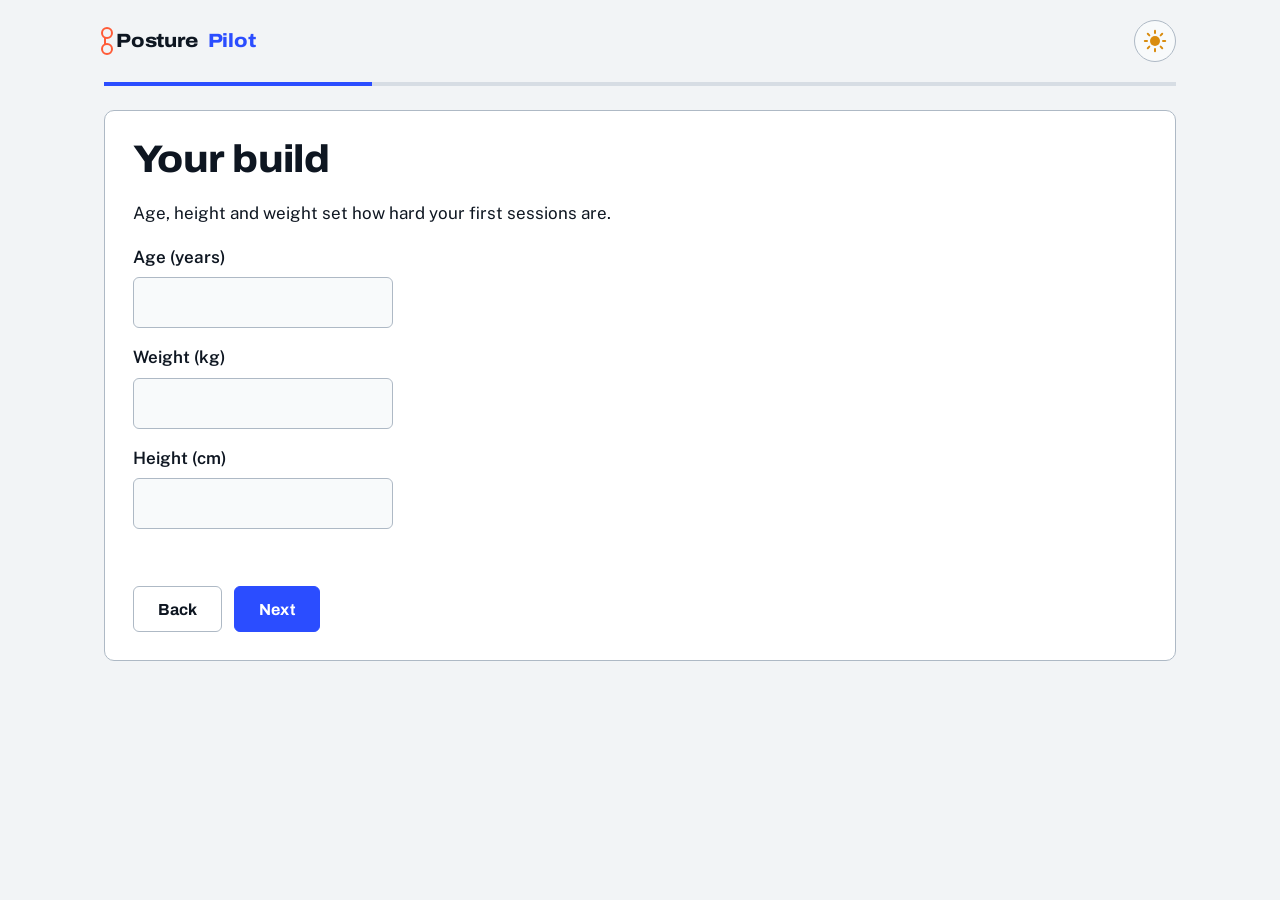
==== commit 2a948cb4: "Some UI And Theme Changes In Page Front" ====
--- a/intake.html
+++ b/intake.html
@@ -4,68 +4,69 @@
 <meta charset="utf-8">
 <meta name="viewport" content="width=device-width, initial-scale=1">
 <title>Your details | PosturePilot</title>
+<script src="js/theme.js"></script>
 <link rel="preconnect" href="https://fonts.googleapis.com">
 <link rel="preconnect" href="https://fonts.gstatic.com" crossorigin>
 <link href="https://fonts.googleapis.com/css2?family=Archivo:wdth,wght@62..125,400..900&family=IBM+Plex+Mono:wght@400;500&family=Public+Sans:wght@400;600;700&display=swap" rel="stylesheet">
-<script src="js/theme.js"></script>
 <link rel="stylesheet" href="css/styles.css">
 </head>
 <body>
 <div class="wrap">
-    <header class="topbar row" style="justify-content:space-between">
-    <a class="brand" href="index.html">Posture<span>Pilot</span></a>
+  <header class="topbar row" style="justify-content:space-between">
+    <a class="brand" href="index.html"><i aria-hidden="true"></i>Posture<span>Pilot</span></a>
     <button type="button" class="theme-toggle" id="themeToggle" aria-label="Switch to dark mode">
-  <svg viewBox="0 0 24 24" aria-hidden="true">
-    <defs>
-      <mask id="moonCut">
-        <rect width="24" height="24" fill="#fff"/>
-        <circle class="cut" cx="17" cy="8" r="6.5" fill="#000"/>
-      </mask>
-    </defs>
-    <g mask="url(#moonCut)"><circle class="core" cx="12" cy="12" r="5"/></g>
-    <g class="rays" stroke="currentColor" stroke-width="2" stroke-linecap="round">
-      <line x1="12" y1="1.8" x2="12" y2="4" transform="rotate(0 12 12)"/>
-      <line x1="12" y1="1.8" x2="12" y2="4" transform="rotate(45 12 12)"/>
-      <line x1="12" y1="1.8" x2="12" y2="4" transform="rotate(90 12 12)"/>
-      <line x1="12" y1="1.8" x2="12" y2="4" transform="rotate(135 12 12)"/>
-      <line x1="12" y1="1.8" x2="12" y2="4" transform="rotate(180 12 12)"/>
-      <line x1="12" y1="1.8" x2="12" y2="4" transform="rotate(225 12 12)"/>
-      <line x1="12" y1="1.8" x2="12" y2="4" transform="rotate(270 12 12)"/>
-      <line x1="12" y1="1.8" x2="12" y2="4" transform="rotate(315 12 12)"/>
-    </g>
-    <circle class="star s1" cx="19.5" cy="4.5" r="1"/>
-    <circle class="star s2" cx="21.5" cy="9.5" r=".7"/>
-  </svg>
-</button>
+      <svg viewBox="0 0 24 24" aria-hidden="true">
+        <defs>
+          <mask id="moonCut">
+            <rect width="24" height="24" fill="#fff"/>
+            <circle class="cut" cx="17" cy="8" r="6.5" fill="#000"/>
+          </mask>
+        </defs>
+        <g mask="url(#moonCut)"><circle class="core" cx="12" cy="12" r="5"/></g>
+        <g class="rays" stroke="currentColor" stroke-width="2" stroke-linecap="round">
+          <line x1="12" y1="1.8" x2="12" y2="4" transform="rotate(0 12 12)"/>
+          <line x1="12" y1="1.8" x2="12" y2="4" transform="rotate(45 12 12)"/>
+          <line x1="12" y1="1.8" x2="12" y2="4" transform="rotate(90 12 12)"/>
+          <line x1="12" y1="1.8" x2="12" y2="4" transform="rotate(135 12 12)"/>
+          <line x1="12" y1="1.8" x2="12" y2="4" transform="rotate(180 12 12)"/>
+          <line x1="12" y1="1.8" x2="12" y2="4" transform="rotate(225 12 12)"/>
+          <line x1="12" y1="1.8" x2="12" y2="4" transform="rotate(270 12 12)"/>
+          <line x1="12" y1="1.8" x2="12" y2="4" transform="rotate(315 12 12)"/>
+        </g>
+        <circle class="star s1" cx="19.5" cy="4.5" r="1"/>
+        <circle class="star s2" cx="21.5" cy="9.5" r=".7"/>
+      </svg>
+    </button>
   </header>
+
   <main>
     <div class="progress" aria-hidden="true"><i id="bar"></i></div>
     <form class="panel" id="form" novalidate>
 
       <section data-step="0">
-        <h2>About you</h2>
-        <p>We use these to pick a sensible intensity.</p>
+        <h2>Your build</h2>
+        <p>Age, height and weight set how hard your first sessions are.</p>
         <div class="field"><label for="age">Age (years)</label><input id="age" type="number" inputmode="numeric" min="10" max="90"></div>
         <div class="field"><label for="weight">Weight (kg)</label><input id="weight" type="number" inputmode="decimal" min="25" max="250"></div>
         <div class="field"><label for="height">Height (cm)</label><input id="height" type="number" inputmode="numeric" min="100" max="230"></div>
       </section>
 
       <section data-step="1" hidden>
-        <h2>What would you like to fix?</h2>
-        <p>Choose all that apply.</p>
-        <fieldset class="opts" id="concerns"><legend class="sr" style="position:absolute;left:-9999px">Posture concerns</legend></fieldset>
+        <h2>What is bothering you?</h2>
+        <p>Pick everything that applies.</p>
+        <fieldset class="opts" id="concerns"><legend style="position:absolute;left:-9999px">Posture concerns</legend></fieldset>
       </section>
 
       <section data-step="2" hidden>
-        <h2>Do you have any injuries?</h2>
-        <p>Pick every area that is injured or painful right now. Exercises that load those areas are removed from your plan. Leave all unticked if you have none.</p>
-        <fieldset class="opts" id="injuries"><legend class="sr" style="position:absolute;left:-9999px">Injured areas</legend></fieldset>
+        <h2>Anything injured right now?</h2>
+        <p>Tick every area that is hurt or recovering. Exercises that load those areas are removed from your plan. Leave everything unticked if nothing is.</p>
+        <fieldset class="opts" id="injuries"><legend style="position:absolute;left:-9999px">Injured areas</legend></fieldset>
       </section>
 
       <section data-step="3" hidden>
-        <h2>One last safety check</h2>
-        <p>Do any of these apply to you?</p>
-        <fieldset class="opts" id="flags"><legend class="sr" style="position:absolute;left:-9999px">Safety check</legend></fieldset>
+        <h2>Before we start</h2>
+        <p>Does any of this apply to you?</p>
+        <fieldset class="opts" id="flags"><legend style="position:absolute;left:-9999px">Safety check</legend></fieldset>
       </section>
 
       <p class="err" id="err" role="alert"></p>
@@ -76,8 +77,8 @@
     </form>
 
     <section class="panel stop" id="stop" hidden>
-      <h2>Please check with a professional first</h2>
-      <p>Because of what you selected, exercises from a website are not the right first step. A doctor or physiotherapist can find the cause and tell you what is safe for you.</p>
+      <h2>See a clinician first</h2>
+      <p>Based on your answers, exercises from a website are not the right first step. A doctor or physiotherapist can find the cause and tell you what is safe. PosturePilot will be here when you are cleared.</p>
       <a class="btn alt" href="index.html">Back to home</a>
     </section>
   </main>
